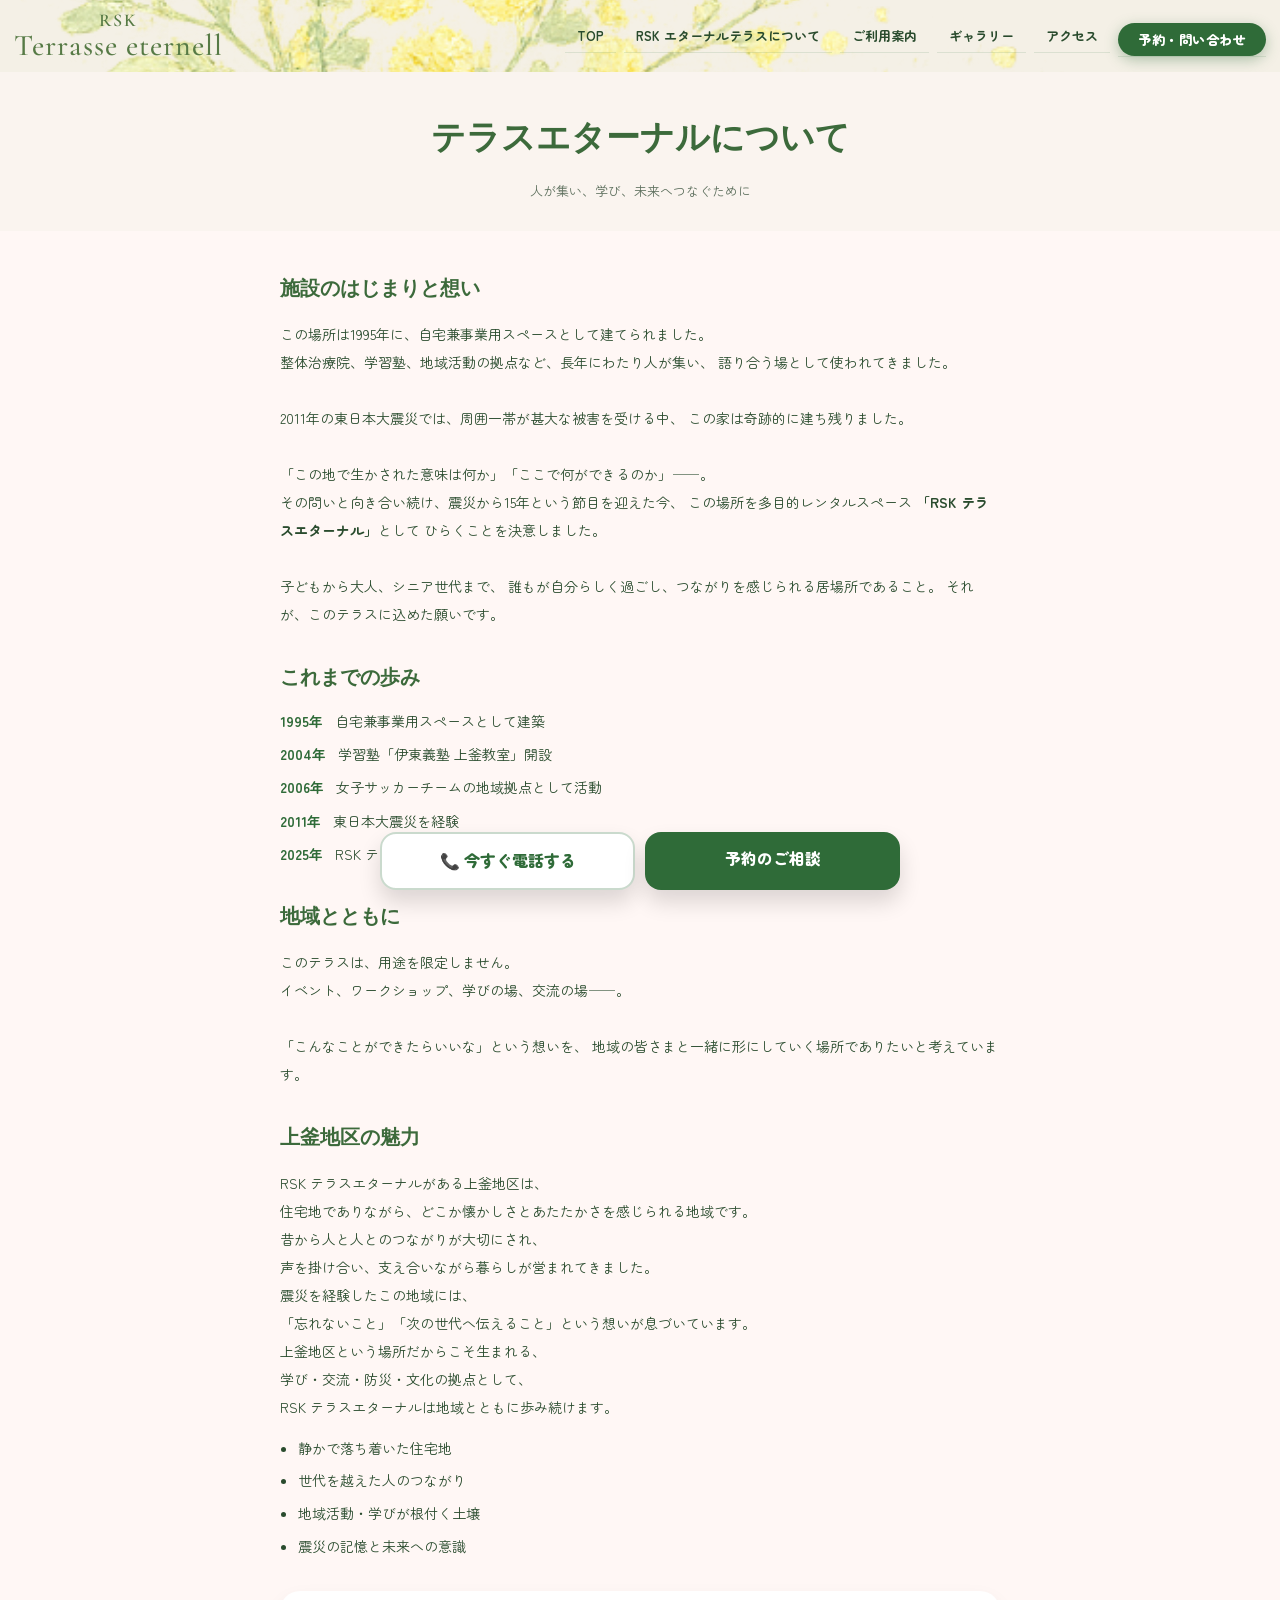
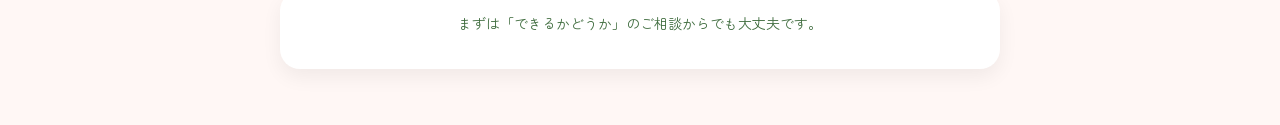
==== about.html @ 897d0168 "first commit" ====
<!DOCTYPE html>
<html lang="ja">
<head>
  <meta charset="UTF-8">
  <meta name="viewport" content="width=device-width, initial-scale=1.0">
  <title>RSK テラスエターナルについて | RSK テラス エターナル</title>
  <meta name="description" content="石巻の地域交流レンタルスペース「RSK テラス エターナル」。施設のはじまりと想い、これまでの歩み、地域とのつながりをご紹介します。">

  <link rel="preconnect" href="https://fonts.googleapis.com">
  <link rel="preconnect" href="https://fonts.gstatic.com" crossorigin>
  <link href="https://fonts.googleapis.com/css2?family=Noto+Sans+JP:wght@300;400;500;700&family=Zen+Maru+Gothic:wght@300;400;500;700&display=swap" rel="stylesheet">
  <link href="https://fonts.googleapis.com/css2?family=Cormorant+Garamond:wght@400;500;600;700&display=swap" rel="stylesheet">

  <link rel="stylesheet" href="style.css">
</head>

<body>
 <header class="header">
  <div class="header-inner">
    <a href="index.html" class="logo" aria-label="トップへ">
      <span class="logo-line1">RSK</span>
      <span class="logo-line2">Terrasse eternell</span>
    </a>

    <nav class="nav-menu" id="navMenu" aria-label="サイトメニュー">
      <ul class="nav-list">
        <li class="nav-item"><a href="index.html" class="nav-link">TOP</a></li>
        <li class="nav-item"><a href="about.html" class="nav-link">RSK エターナルテラスについて</a></li>
        <li class="nav-item"><a href="guide.html" class="nav-link">ご利用案内</a></li>
        <li class="nav-item"><a href="gallery.html" class="nav-link">ギャラリー</a></li>
        <li class="nav-item"><a href="access.html" class="nav-link">アクセス</a></li>
        <li class="nav-item nav-reserva">
<a href="reserva.html" class="nav-link">予約・問い合わせ</a>
</li>
      </ul>
    </nav>

    <button class="menu-toggle" id="menuToggle" aria-label="メニューを開く" aria-expanded="false" aria-controls="navMenu">
      <span></span><span></span><span></span>
    </button>
  </div>

  <div class="menu-overlay" id="menuOverlay" aria-hidden="true"></div>

  <div class="sp-menubar">
  <a href="index.html" class="sp-menubar-item">TOP</a>
  <a href="about.html" class="sp-menubar-item">テラスについて</a>
  <a href="guide.html" class="sp-menubar-item">ご利用案内</a>
  <a href="gallery.html" class="sp-menubar-item">ギャラリー</a>
  <a href="access.html" class="sp-menubar-item">アクセス</a>
</div>

</header>

  <main class="main-content">

    <!-- ===== タイトル帯（PDFの中央帯イメージ） ===== -->
    <section class="aboutp-titleband">
      <h1 class="aboutp-title">テラスエターナルについて</h1>
      <p class="aboutp-sub">
        人が集い、学び、未来へつなぐために
      </p>
    </section>

    <!-- ===== 本文エリア（やさしい紙面デザイン） ===== -->
    <section class="aboutp-paper">
      <div class="aboutp-paper-inner">

        <!-- 施設のはじまりと想い -->
        <section class="aboutp-block">
          <h2 class="aboutp-h2">施設のはじまりと想い</h2>
          <p class="aboutp-text">
            この場所は1995年に、自宅兼事業用スペースとして建てられました。<br>
            整体治療院、学習塾、地域活動の拠点など、長年にわたり人が集い、
            語り合う場として使われてきました。<br><br>

            2011年の東日本大震災では、周囲一帯が甚大な被害を受ける中、
            この家は奇跡的に建ち残りました。<br><br>

            「この地で生かされた意味は何か」「ここで何ができるのか」――。<br>
            その問いと向き合い続け、震災から15年という節目を迎えた今、
            この場所を多目的レンタルスペース
            <strong>「RSK テラスエターナル」</strong>として
            ひらくことを決意しました。<br><br>

            子どもから大人、シニア世代まで、
            誰もが自分らしく過ごし、つながりを感じられる居場所であること。
            それが、このテラスに込めた願いです。
          </p>
        </section>

        <!-- これまでの歩み -->
        <section class="aboutp-block">
          <h2 class="aboutp-h2">これまでの歩み</h2>
          <ul class="aboutp-timeline">
            <li><span class="year">1995年</span> 自宅兼事業用スペースとして建築</li>
            <li><span class="year">2004年</span> 学習塾「伊東義塾 上釜教室」開設</li>
            <li><span class="year">2006年</span> 女子サッカーチームの地域拠点として活動</li>
            <li><span class="year">2011年</span> 東日本大震災を経験</li>
            <li><span class="year">2025年</span> RSK テラスエターナルとして再スタート</li>
          </ul>
        </section>

        <!-- 地域とともに -->
        <section class="aboutp-block">
          <h2 class="aboutp-h2">地域とともに</h2>
          <p class="aboutp-text">
            このテラスは、用途を限定しません。<br>
            イベント、ワークショップ、学びの場、交流の場――。<br><br>

            「こんなことができたらいいな」という想いを、
            地域の皆さまと一緒に形にしていく場所でありたいと考えています。
          </p>
        </section>

        <!-- 上釜地区の魅力 -->
<section class="aboutp-block">
  <h2 class="aboutp-h2">上釜地区の魅力</h2>

  <p class="aboutp-text">
    RSK テラスエターナルがある上釜地区は、<br>
    住宅地でありながら、どこか懐かしさとあたたかさを感じられる地域です。
  </p>

  <p class="aboutp-text">
    昔から人と人とのつながりが大切にされ、<br>
    声を掛け合い、支え合いながら暮らしが営まれてきました。
  </p>

  <p class="aboutp-text">
    震災を経験したこの地域には、<br>
    「忘れないこと」「次の世代へ伝えること」という想いが息づいています。
  </p>

  <p class="aboutp-text">
    上釜地区という場所だからこそ生まれる、<br>
    学び・交流・防災・文化の拠点として、<br>
    RSK テラスエターナルは地域とともに歩み続けます。
  </p>

  <ul class="aboutp-area-points">
    <li>静かで落ち着いた住宅地</li>
    <li>世代を越えた人のつながり</li>
    <li>地域活動・学びが根付く土壌</li>
    <li>震災の記憶と未来への意識</li>
  </ul>
</section>

        <!-- CTA -->
        <section class="aboutp-cta">
  <p class="aboutp-cta-text">
    まずは「できるかどうか」のご相談からでも大丈夫です。
  </p>
</section>

      </div>
    </section>

  </main>

  <!-- 共通フッター -->

<script src="script.js"></script>

<div class="floating-cta">
    <a class="floating-btn call" href="tel:09053571257">📞 今すぐ電話する</a>
    <a class="floating-btn reserva" href="reserva.html">予約のご相談</a>
  </div>
</body>
</html>
---- style.css ----
/* RSK Terrasse eternell - TOP (mobile first) */

:root{
  --bg: #fff6f5;          /* 淡いピンク */
  --paper: #fff;          /* 白カード */
  --ink: #294b2d;          /* 濃いグリーン */
  --ink2:#3c6a3b;          /* 見出しグリーン */
  --muted:#5d6f5d;
  --accent:#2f6b38;        /* CTAグリーン */
  --accent2:#3e8347;
  --line:#e7ece6;
  --radius: 18px;

  --font: "Zen Maru Gothic","Noto Sans JP",system-ui,-apple-system,"Segoe UI",sans-serif;
  --serif:"Cormorant Garamond",serif;
}

*{box-sizing:border-box;margin:0;padding:0}
body{
  font-family:var(--font);
  background:var(--bg);
  color:var(--ink);
  line-height:1.85;
  overflow-x:hidden;
}

/* ===== Header（添付と同じ見た目） ===== */
.header{
  position:fixed;
  inset:0 0 auto 0;
  height:56px;
  z-index:1000;
  overflow:hidden;
  background:#f4f0e6; /* 花柄の下地 */
}

.header::before{
  content:"";
  position:absolute;
  inset:0;
  background:url("images/header-decoration.png") center/cover no-repeat; /* 全面敷き */
  opacity:1; /* 画像が濃い場合は 0.6〜0.85 に下げる */
  pointer-events:none;
  z-index:0;
}

.header-inner{
  position:relative;
  z-index:1;
  height:100%;
  display:flex;
  align-items:center;
  justify-content:flex-end;
  padding:0 14px;
}

/* ロゴは中央固定 */
.logo{
  position:absolute;
  left:50%;
  top:50%;
  transform:translate(-50%,-50%);
  text-decoration:none;
  text-align:center;
  line-height:1;
  white-space:nowrap;
}
.logo-line1{
  display:block;
  font-family:var(--serif);
  font-size:18px;
  font-weight:600;
  letter-spacing:2px;
  color:#567a45;
  margin-bottom:2px;
}
.logo-line2{
  display:block;
  font-family:var(--serif);
  font-size:30px;
  font-weight:500;
  letter-spacing:1px;
  color:#567a45;
}

/* hamburger */
/* ===== menu icon : hamburger → X（確実版）===== */
.menu-toggle{
  position: relative;
  width: 44px;
  height: 44px;
}

/* 3本線を「中央基準」で固定 */
.menu-toggle span{
  position: absolute;
  left: 50%;
  top: 50%;
  width: 28px;
  height: 2px;
  background: #6a6a6a;
  border-radius: 2px;
  transform: translate(-50%, -50%);
  transition: .25s ease;
}

/* 上・中・下の位置 */
.menu-toggle span:nth-child(1){
  transform: translate(-50%, calc(-50% - 8px));
}
.menu-toggle span:nth-child(2){
  transform: translate(-50%, -50%);
}
.menu-toggle span:nth-child(3){
  transform: translate(-50%, calc(-50% + 8px));
}

/* 開いたら「×」 */
.menu-toggle.active span:nth-child(1){
  transform: translate(-50%, -50%) rotate(45deg);
}
.menu-toggle.active span:nth-child(2){
  opacity: 0;
}
.menu-toggle.active span:nth-child(3){
  transform: translate(-50%, -50%) rotate(-45deg);
}

/* slide menu */
.nav-menu{
  position:fixed;
  top:0; right:-100%;
  width:min(86vw,340px);
  height:100vh;
  background:rgba(255,246,245,.98);
  backdrop-filter: blur(10px);
  padding:72px 18px 18px;
  box-shadow:-12px 0 30px rgba(0,0,0,.10);
  transition:right .35s ease;
  z-index:1000; /* ← 1001でもOK。overlayより上ならOK */
}
.nav-menu.active{right:0}
.nav-list{list-style:none;display:flex;flex-direction:column}
.nav-item{border-bottom:1px solid rgba(47,107,56,.12)}
.nav-link{
  display:block;
  padding:14px 10px;
  text-decoration:none;
  color:var(--ink);
  font-weight:600;
  font-size:14px;
}
.nav-link.active,
.nav-link:hover{
  background:rgba(47,107,56,.08);
  border-radius:12px;
}


.nav-contact{
  margin-top:18px;
  padding-top:16px;
  border-top:1px solid rgba(47,107,56,.18);
  display:grid;
  gap:10px;
}
.nav-tel{
  display:flex;align-items:center;justify-content:center;gap:8px;
  text-decoration:none;
  background:#fff;
  border-radius:14px;
  padding:12px;
  color:var(--accent);
  font-weight:700;
}
.nav-cta{
  text-decoration:none;
  background:var(--accent);
  color:#fff;
  border-radius:999px;
  padding:12px 14px;
  text-align:center;
  font-weight:800;
}
.nav-cta:hover{background:var(--accent2)}

.menu-overlay{
  position:fixed; inset:0;
  background:rgba(0,0,0,.25); /* ← 0.45 → 0.25 に */
  opacity:0; visibility:hidden;
  transition:.25s ease;
  z-index: 999;              /* ← nav-menu より下に */
  pointer-events:none;
}
.menu-overlay.active{
  opacity:1;
  visibility:visible;
}



/* ===== Main ===== */
/* ===== Main（ヘッダー固定の被り対策） ===== */
.main-content { padding-top: 56px; }  /* ←スマホのヘッダー高さ */

.main{padding-top:96px}

/* ===== HERO ===== */

/* ===== HERO（画像上にテキスト＋CTAを重ねる） ===== */

.hero-photo{
  position: relative;
  border-radius: 0;
  overflow: hidden;
  box-shadow: none;
}

.hero-photo img{
  width: 100%;
  height: 240px;
  object-fit: cover;
  display: block;
}

/* 画像の上に重ねる（白帯なし） */
.hero-overlay{
  position: absolute;
  inset: 0;
  display: flex;
  flex-direction: column;
  justify-content: center;
  align-items: center;
  text-align: center;
  gap: 16px;
  padding: 18px 18px 20px;
  background: transparent;
}

/* キャッチコピー（白文字＋影） */
.hero-overlay-title{
  margin: 0;
  font-family: var(--serif);
  color: #fff;
  font-size: 26px;
  font-weight: 700;
  line-height: 1.35;
  letter-spacing: 0.5px;
  text-shadow:
    0 2px 10px rgba(0,0,0,.45),
    0 1px 2px rgba(0,0,0,.55);
}

/* CTAボタン */
.hero-btn{
  display: inline-flex;
  justify-content: center;
  align-items: center;
  padding: 14px 22px;
  border-radius: 999px;
  font-weight: 900;
  text-decoration: none;
  font-size: 14px;
  white-space: nowrap;
}

.hero-btn-primary{
  background: var(--accent);
  color: #fff;
  box-shadow: 0 10px 18px rgba(0,0,0,.20);
}

/* レスポンシブ */
@media (min-width: 768px){
  .hero-photo img{ height: 300px; }
  .hero-overlay-title{ font-size: 34px; }
  .hero-btn{ font-size: 15px; padding: 16px 28px; }
}


.hero { position:relative; padding:0 }


.hero-bg{
  position:absolute; inset:0;
  background: linear-gradient(180deg, rgba(47,107,56,.06) 0%, transparent 70%);
  pointer-events:none;
}
.hero-wrap{
  position:relative;
  max-width:980px;
  margin:0 auto;
  display:grid;
  gap:14px;
}

.hero-photo{
  border-radius: 0;
  overflow:hidden;
  box-shadow: none;
}
.hero-photo img{display:block;width:100%;height:210px;object-fit:cover}

.hero-panel{
  background:#fff;
  border: radius 0;
  padding:16px 16px 14px;
  box-shadow:0 10px 24px rgba(0,0,0,.06);
}
.hero-kicker{
  font-size:12px;
  color:var(--muted);
  font-weight:700;
  margin-bottom:6px;
  letter-spacing:.5px;
}
.hero-title{
  font-family:var(--serif);
  color:var(--ink2);
  font-size:22px;
  line-height:1.35;
  margin-bottom:12px;
}
.hero-ctas{display:grid;gap:10px;margin:10px 0 6px}
.hero-note{
  margin-top:8px;
  background:rgba(47,107,56,.06);
  border-radius:16px;
  padding:10px 12px;
  font-size:12px;
  color:#2f4f33;
}

/* ===== Sections ===== */
.section{
  max-width:980px;
  margin:0 auto;
  padding:18px 14px 6px;
}
.section-title{
  text-align:center;
  font-family:var(--serif);
  color:var(--ink2);
  font-size:22px;
  letter-spacing:1px;
  margin:8px 0 14px;
}

/* archive */
.archive-list{display:grid;gap:10px}
.archive-item{
  display:flex;align-items:center;justify-content:space-between;
  gap:10px;
  background:#fff;
  border-radius:18px;
  padding:12px 14px;
  text-decoration:none;
  color:var(--ink);
  box-shadow:0 8px 18px rgba(0,0,0,.05);
}
.archive-pill{
  font-size:11px;
  font-weight:800;
  color:#2f6b38;
  background:rgba(47,107,56,.10);
  padding:6px 10px;
  border-radius:999px;
  white-space:nowrap;
}
.archive-text{font-weight:700;font-size:13px}

/* ===== PC時：アーカイブをコンパクトに（スマホはそのまま） ===== */
@media (min-width: 1024px){

  /* 横に伸びすぎ防止（中央に収める） */
  .archive-list{
    max-width: 760px;   /* 720〜860で好み調整OK */
    margin: 0 auto;
    gap: 8px;           /* 行間を詰める */
  }

  /* 1行の高さを詰める */
  .archive-item{
    padding: 10px 12px;         /* 高さを詰める */
    border-radius: 14px;        /* 角丸も少し控えめ */
    box-shadow: 0 6px 14px rgba(0,0,0,.05); /* 影も軽く */
    gap: 12px;
  }

  /* 左のピルを小さく */
  .archive-pill{
    font-size: 10px;
    padding: 5px 9px;
    min-width: 78px;
  }

  /* 右の文字も少し小さく＆折り返し抑制 */
  .archive-text{
    font-size: 12px;
    line-height: 1.4;
    white-space: nowrap;        /* 1行にしたい場合 */
    overflow: hidden;
    text-overflow: ellipsis;    /* 長いと…にする */
  }
}

/* pricing */
.pricing-card{
  background:#fff;
  border-radius:22px;
  padding:16px;
  box-shadow:0 10px 24px rgba(0,0,0,.06);
}
.pricing-main{display:grid;gap:8px;margin-bottom:14px}
.price{display:flex;align-items:baseline;gap:6px;justify-content:center}
.price-amount{font-family:var(--serif);font-size:44px;font-weight:700;color:var(--ink2)}
.price-unit{font-weight:900;color:var(--ink2)}
.price-sub{font-size:12px;color:var(--muted);margin-left:6px}
.pricing-note{text-align:center;color:var(--muted);font-size:12px}
.pricing-cta{display:grid;gap:10px;margin-top:10px}

/* space */
.space-grid{display:grid;gap:10px;margin-top:12px}
.space-card{
  background:rgba(255,255,255,.85);
  border:1px solid rgba(47,107,56,.10);
  border-radius:18px;
  padding:14px;
}
.space-title{color:var(--ink2);font-weight:900;margin-bottom:4px}
.space-desc{color:var(--muted);font-size:12px}

/* usecase */
/* ===== USECASE（活用例：写真カード） ===== */
/* ===== USECASE（活用例：写真カード） ===== */
.usecase-grid{
  display: grid;
  grid-template-columns: repeat(2, 1fr);
  gap: 14px;
}

.usecase-thumb{
  aspect-ratio: 1 / 1;
  border-radius: 22px;
  overflow: hidden;
}

.usecase-thumb img{
  width: 100%;
  height: 100%;
  object-fit: cover;
}

/* スマホは横幅が狭い場合2列に落とす */
@media (max-width: 520px){
  .usecase-grid{
    grid-template-columns: repeat(2, 1fr);
  }
  
}

.recommend{
  background:#fff;
  border-radius:22px;
  padding:16px;
  box-shadow:0 10px 24px rgba(0,0,0,.06);
}
.recommend-title{
  text-align:center;
  font-weight:900;
  color:var(--ink2);
  margin-bottom:10px;
}
.recommend-list{list-style:none;display:grid;gap:10px}
.recommend-list li{
  background:rgba(47,107,56,.06);
  border-radius:16px;
  padding:12px 12px;
  font-size:12px;
  color:#2f4f33;
}
.recommend-foot{margin-top:10px;color:var(--muted);font-size:12px;text-align:center}

/* ===== About Page ===== */

.aboutp-titleband{
  background: #faf4ef;
  padding: 36px 16px 28px;
  text-align: center;
}

.aboutp-title{
  font-family: var(--serif);
  font-size: 28px;
  color: var(--ink2);
  margin-bottom: 8px;
}

.aboutp-sub{
  font-size: 13px;
  color: var(--muted);
}

.aboutp-paper{
  background: #fff7f5;
  padding: 28px 16px 40px;
}

.aboutp-paper-inner{
  max-width: 720px;
  margin: 0 auto;
}

.aboutp-block{
  margin-bottom: 32px;
}

.aboutp-h2{
  font-family: var(--serif);
  font-size: 20px;
  color: var(--ink2);
  margin-bottom: 12px;
}

.aboutp-text{
  font-size: 14px;
  line-height: 2;
  color: var(--ink);
}

.aboutp-timeline{
  list-style: none;
  padding: 0;
  margin: 0;
}

.aboutp-timeline li{
  font-size: 14px;
  line-height: 1.8;
  margin-bottom: 8px;
  color: var(--ink);
}

.aboutp-timeline .year{
  font-weight: 700;
  margin-right: 8px;
  color: var(--accent);
}

.aboutp-cta{
  background: #fff;
  border-radius: 20px;
  padding: 20px 16px;
  text-align: center;
  box-shadow: 0 8px 20px rgba(0,0,0,.06);
}

.aboutp-cta-text{
  font-size: 14px;
  margin-bottom: 12px;
  color: var(--ink2);
}

.aboutp-cta-actions{
  display: grid;
  gap: 10px;
}

/* 上釜地区の魅力 */

.aboutp-area-points{
  margin-top: 14px;
  padding-left: 18px;
  list-style: disc;
  color: var(--ink);
  font-size: 14px;
  line-height: 1.9;
}

.aboutp-area-points li{
  margin-bottom: 6px;
}

@media (min-width: 768px){
  .aboutp-title{ font-size: 34px; }
  .aboutp-paper{ padding: 40px 24px 56px; }
  .aboutp-cta-actions{
    grid-template-columns: 1fr 1fr;
    max-width: 420px;
    margin: 0 auto;
  }
}

/* ===== Guide Page（運営者サイト風：スマホ最適化） ===== */

.g-hero{ padding: 14px 14px 8px; max-width: 980px; margin: 0 auto; }

/* Hero Photo */
.g-hero-media{
  position: relative;
  border-radius: 22px;
  overflow: hidden;
  box-shadow: 0 10px 28px rgba(0,0,0,.10);
  background: #fff;
}
.g-hero-img{
  width: 100%;
  height: 260px;
  object-fit: cover; /* スマホで雰囲気重視 */
  display: block;
}

/* 文字を読めるように暗幕 */
.g-hero-overlay{
  position: absolute;
  inset: 0;
  display: grid;
  align-content: end;
  gap: 10px;
  padding: 16px 16px 14px;
  background: linear-gradient(180deg, rgba(0,0,0,.05) 0%, rgba(0,0,0,.55) 80%, rgba(0,0,0,.62) 100%);
}

.g-kicker{
  font-size: 12px;
  color: rgba(255,255,255,.85);
  font-weight: 800;
  letter-spacing: .05em;
}
.g-title{
  font-family: var(--serif);
  color: #fff;
  font-size: 30px;
  line-height: 1.15;
}
.g-lead{
  color: rgba(255,255,255,.92);
  font-size: 13px;
  line-height: 1.9;
  font-weight: 700;
}

.g-cta{
  display: grid;
  gap: 10px;
  margin-top: 4px;
}

/* Quick facts */
.g-quick{
  margin-top: 12px;
  display: grid;
  grid-template-columns: repeat(3, 1fr);
  gap: 8px;
}
.g-qitem{
  background: #fff;
  border-radius: 18px;
  padding: 10px 10px;
  box-shadow: 0 10px 24px rgba(0,0,0,.06);
  display: grid;
  gap: 4px;
}
.g-qcap{
  font-size: 11px;
  color: var(--muted);
  font-weight: 900;
}
.g-qval{
  font-size: 12px;
  color: var(--ink2);
  font-weight: 900;
  line-height: 1.2;
}
.g-qsub{
  font-size: 11px;
  color: var(--muted);
  font-weight: 700;
}

/* Subtitle helper */
.g-subtitle{
  text-align: center;
  color: var(--muted);
  font-size: 12px;
  margin: -6px 0 14px;
  line-height: 1.8;
}

/* Photo grid (recommended way) */
.g-photo-grid{
  display: grid;
  gap: 10px;
}
.g-photo{
  background: #fff;
  border-radius: 22px;
  overflow: hidden;
  box-shadow: 0 10px 24px rgba(0,0,0,.06);
}
.g-photo img{
  width: 100%;
  height: 210px;
  object-fit: cover;
  display: block;
}
.g-photo figcaption{
  padding: 10px 12px 12px;
  font-weight: 900;
  color: var(--ink2);
  font-size: 12px;
}

/* Mobile friendly table */
.g-table{
  background:#fff;
  border-radius: 22px;
  overflow: hidden;
  box-shadow: 0 10px 24px rgba(0,0,0,.06);
}
.g-row{
  display: grid;
  grid-template-columns: 110px 1fr;
  border-top: 1px solid rgba(47,107,56,.10);
}
.g-row:first-child{ border-top:none; }
.g-th{
  background: rgba(47,107,56,.06);
  padding: 12px;
  font-weight: 900;
  color: var(--ink2);
  font-size: 12px;
}
.g-td{
  padding: 12px;
  color: var(--ink);
  font-weight: 700;
  font-size: 12px;
  line-height: 1.85;
}

/* Steps */
.g-steps{
  list-style: none;
  padding: 0;
  margin: 0;
  display: grid;
  gap: 10px;
}
.g-step{
  background:#fff;
  border-radius: 18px;
  padding: 12px;
  box-shadow: 0 10px 24px rgba(0,0,0,.05);
  display: grid;
  grid-template-columns: 34px 1fr;
  gap: 10px;
  align-items: start;
}
.g-step-no{
  width: 34px;
  height: 34px;
  border-radius: 999px;
  display: grid;
  place-items: center;
  background: var(--accent);
  color: #fff;
  font-weight: 900;
}
.g-step-title{
  font-weight: 900;
  color: var(--ink2);
  margin-bottom: 2px;
  font-size: 14px;
}
.g-step-text{
  color: var(--muted);
  font-size: 12px;
  line-height: 1.85;
  font-weight: 700;
}

/* Tags & list */
.g-tags{
  display: flex;
  flex-wrap: wrap;
  gap: 8px;
  margin-bottom: 12px;
}
.g-tag{
  background: rgba(47,107,56,.10);
  color: var(--accent);
  font-weight: 900;
  font-size: 12px;
  padding: 8px 12px;
  border-radius: 999px;
}
.g-list{
  margin: 0;
  padding-left: 18px;
  color: var(--ink);
  font-weight: 800;
  font-size: 13px;
  line-height: 1.95;
}
.g-list li{ margin-bottom: 6px; }

/* Usecase */
.g-usecase-grid{
  display: grid;
  grid-template-columns: repeat(3, 1fr);
  gap: 12px;
}
.g-usecase-card{
  text-decoration: none;
  color: inherit;
  display: grid;
  gap: 10px;
}
.g-usecase-thumb{
  width: 100%;
  aspect-ratio: 1 / 1;
  border-radius: 22px;
  overflow: hidden;
  background: #fff;
  box-shadow: 0 10px 24px rgba(0,0,0,.06);
}
.g-usecase-thumb img{
  width: 100%;
  height: 100%;
  object-fit: cover;
  display: block;
}
.g-usecase-label{
  text-align: center;
  font-weight: 900;
  color: var(--ink2);
  font-size: 12px;
}

/* Notes */
.g-note{
  background:#fff;
  border-radius: 22px;
  padding: 14px;
  box-shadow: 0 10px 24px rgba(0,0,0,.06);
}
.g-note-list{
  margin: 0;
  padding-left: 18px;
  color: var(--muted);
  font-size: 12px;
  line-height: 1.9;
  font-weight: 700;
}
.g-note-list li{ margin-bottom: 6px; }

/* FAQ */
.g-faq{
  display: grid;
  gap: 10px;
}
.g-faq-item{
  background:#fff;
  border-radius: 18px;
  padding: 12px;
  box-shadow: 0 10px 24px rgba(0,0,0,.05);
}
.g-faq-item summary{
  cursor: pointer;
  font-weight: 900;
  color: var(--ink2);
  font-size: 13px;
  list-style: none;
}
.g-faq-item summary::-webkit-details-marker{ display:none; }
.g-faq-item summary::after{
  content: "＋";
  float: right;
  color: var(--accent);
  font-weight: 900;
}
.g-faq-item[open] summary::after{ content:"－"; }
.g-faq-item p{
  margin-top: 10px;
  color: var(--muted);
  font-size: 12px;
  line-height: 1.9;
  font-weight: 700;
}

/* CTA row */
.g-mini-cta{
  display: grid;
  gap: 10px;
  margin-top: 12px;
}

/* Responsive */
@media (max-width: 520px){
  .g-usecase-grid{ grid-template-columns: repeat(2, 1fr); }
  
  }

@media (min-width: 768px){
  .g-hero-img{ height: 340px; }
  .g-title{ font-size: 40px; }
  .g-cta{ grid-template-columns: 1fr 1fr; max-width: 520px; }
  .g-photo-grid{ grid-template-columns: repeat(3, 1fr); }
  .g-photo img{ height: 220px; }
  .g-mini-cta{ grid-template-columns: 1fr 1fr; max-width: 520px; }
  .g-row{ grid-template-columns: 150px 1fr; }
}

/* gallery */
.gallery{display:grid;gap:10px}
.gallery-main{
  background:#fff;border-radius:22px;overflow:hidden;
  box-shadow:0 10px 24px rgba(0,0,0,.06);
}
.gallery-main img{width:100%;height:200px;object-fit:cover;display:block}
.gallery-main figcaption{padding:10px 12px;font-weight:900;color:var(--ink2)}
.gallery-sub{display:grid;grid-template-columns:1fr 1fr;gap:10px}
.gallery-sub figure{
  background:#fff;border-radius:18px;overflow:hidden;
  box-shadow:0 8px 18px rgba(0,0,0,.05);
}
.gallery-sub img{width:100%;height:120px;object-fit:cover;display:block}
.gallery-sub figcaption{padding:8px 10px;font-size:12px;font-weight:800;color:var(--ink2)}

/* access */
.info-card{
  background:#fff;border-radius:22px;padding:16px;
  box-shadow:0 10px 24px rgba(0,0,0,.06);
}
.info-dl{display:grid;gap:10px}
.info-dl div{display:grid;grid-template-columns:90px 1fr;gap:10px}
dt{font-weight:900;color:var(--ink2);font-size:12px}
dd{color:var(--muted);font-size:12px}
dd a{color:var(--accent);font-weight:900;text-decoration:none}
.map{
  margin-top:12px;
  border-radius:22px;
  overflow:hidden;
  box-shadow:0 10px 24px rgba(0,0,0,.06);
}
.map iframe{width:100%;height:260px;border:0;display:block}

/* contact */
.contact-wrap{display:grid;gap:12px;max-width:600px;margin:0 auto}
.contact-card{
  background:#fff;border-radius:22px;padding:16px;
  box-shadow:0 10px 24px rgba(0,0,0,.06);
}
.contact-lead{color:var(--muted);font-size:12px}
.contact-actions{display:grid;gap:10px;margin-top:12px}

/* form */
.form{
  background:#fff;border-radius:22px;padding:16px;
  box-shadow:0 10px 24px rgba(0,0,0,.06);
  display:grid;gap:12px;
}
.form-row{display:grid;gap:6px}
label{font-weight:900;color:var(--ink2);font-size:12px}
label span{margin-left:8px;font-size:10px;color:#fff;background:var(--accent);padding:2px 8px;border-radius:999px}
input,select,textarea{
  width:100%;
  border:1px solid rgba(47,107,56,.16);
  border-radius:14px;
  padding:12px 12px;
  font-family:var(--font);
  font-size:14px;
  background:#fff;
}
textarea{resize:vertical}
.form-note{font-size:11px;color:var(--muted)}

/* buttons */
.btn{
  display:inline-flex;
  align-items:center;
  justify-content:center;
  width:100%;
  text-decoration:none;
  border-radius:999px;
  padding:12px 14px;
  font-weight:900;
  letter-spacing:.5px;
  border:0;
  cursor:pointer;
}
.btn-primary{background:var(--accent);color:#fff;box-shadow:0 10px 18px rgba(47,107,56,.22)}
.btn-primary:hover{background:var(--accent2)}
.btn-ghost{
  background:#fff;
  color:var(--accent);
  border:2px solid rgba(47,107,56,.25);
}
.center-cta{margin:14px 0 6px}

/* footer */
.footer{
  margin-top:20px;
  background:#f4f0e6;
  position:relative;
  overflow:hidden;
}
.footer::before{
  content:"";
  position:absolute; inset:0;
  background:url("images/header-decoration.png") center/cover no-repeat;
  opacity:.55;
  pointer-events:none;
}
.footer-inner{
  position:relative;
  z-index:1;
  max-width:980px;
  margin:0 auto;
  padding:18px 14px 80px; /* floating CTA分 */
  text-align:center;
}
.footer-name{
  font-family:var(--serif);
  color:var(--ink2);
  font-size:22px;
  font-weight:600;
}
.footer-meta{margin-top:6px;color:#355a37;font-weight:700;font-size:12px}
.footer-meta a{color:var(--accent);text-decoration:none}
.footer-sns{display:flex;gap:10px;justify-content:center;margin:12px 0 8px}
.sns-btn{
  text-decoration:none;
  background:#fff;
  border-radius:999px;
  padding:10px 14px;
  font-weight:900;
  color:var(--ink2);
  border:1px solid rgba(47,107,56,.18);
}
.footer-copy{font-size:11px;color:#476047;margin-top:10px}

/* ===== Footer SNS icons ===== */
.footer-sns{
  display:flex;
  justify-content:center;
  gap:14px;
  margin:12px 0 8px;
}

.sns-icon{
  width:42px;
  height:42px;
  display:grid;
  place-items:center;
  border-radius:999px;
  background:#fff;
  border:1px solid rgba(47,107,56,.18);
  transition:transform .2s ease, box-shadow .2s ease;
}

.sns-icon svg{
  width:20px;
  height:20px;
  fill:var(--ink2);
}

.sns-icon:hover{
  transform:translateY(-2px);
  box-shadow:0 6px 14px rgba(0,0,0,.12);
}

/* floating CTA（集客用：電話＋予約相談） */
.floating-cta{
  position:fixed;
  left:50%;
  transform:translateX(-50%);
  bottom:10px;
  width:min(520px, calc(100% - 20px));
  display:grid;
  grid-template-columns:1fr 1fr;
  gap:10px;
  z-index:1200;
}
.floating-btn{
  text-decoration:none;
  border-radius:16px;
  padding:12px 10px;
  font-weight:900;
  text-align:center;
  box-shadow:0 12px 22px rgba(0,0,0,.14);
}
.floating-btn.call{
  background:#fff;
  border:2px solid rgba(47,107,56,.25);
  color:var(--accent);
}
.floating-btn.reserva{
  background:var(--accent);
  color:#fff;
}

/* tablet/pc */
@media (min-width:768px){
  .hero-wrap{grid-template-columns:1.1fr .9fr;align-items:stretch}
  .hero-photo img{height:280px}
  .hero-panel{display:flex;flex-direction:column;justify-content:center}
  .hero-title{font-size:26px}
  .pricing-cta{grid-template-columns:1fr 1fr}
  .contact-actions{grid-template-columns:1fr 1fr}
  .contact-wrap{grid-template-columns:1fr;max-width:760px;margin:0 auto}
  .map iframe{height:320px}
}

/* ===== PC：ハンバーガーを消して横並びメニュー ===== */
@media (min-width: 1024px){
  .header{ height: 72px; }
  .main{ padding-top: 72px; }
  .main-content{ padding-top: 72px; }
 .hero { padding: 0; }
.hero-wrap { 
  max-width: 100%; 
  margin: 0; 
  grid-template-columns: 1fr;  /* ← 2カラムを1カラムに戻す */
}
.hero-photo { border-radius: 0; box-shadow: none; }
  .header-inner {
  justify-content: flex-start;
  gap: 80px;  /* ロゴとメニューの間隔 */
}

  .logo{ z-index: 2; }
  .logo {
  position: relative;
  left: auto;
  top: auto;
  transform: none;
}

  /* ハンバーガーとオーバーレイを非表示 */
  .menu-toggle{ display:none; }
  .menu-overlay{ display:none !important; }

  /* nav をヘッダー内に横並び */
  .nav-menu{
    position: relative;
    display: flex;
    align-items: center;
    justify-content: flex-end;
    height: 100%;
    padding: 0;
    margin-left: auto;

    background: transparent;
    backdrop-filter: none;
    box-shadow: none;
    overflow: visible;
    transition: none;
    right: auto;
    top: auto;
    width: auto;
  }

  .nav-list{
    flex-direction: row;
    align-items: center;
    gap: 8px;
  }

  .nav-link{
    padding: 10px 12px;
    font-size: 13px;
    line-height: 1;
    border-radius: 12px;
    white-space: nowrap;
  }

 .nav-reserva .nav-link{
  background: var(--accent);
  color: #fff !important;
  border-radius: 999px;
  padding: 10px 20px;
  font-weight: 900;
  box-shadow: 0 4px 12px rgba(47,107,56,.35);
  border: 2px solid rgba(255,255,255,.25);
  letter-spacing: .5px;
}

.nav-reserva .nav-link:hover{
  background: var(--accent2);
  box-shadow: 0 6px 16px rgba(47,107,56,.45);
}

  
  .nav-contact{
    display: flex;
    align-items: center;
    gap: 10px;
    margin-left: 12px;
    margin-top: 0;
    padding-top: 0;
    border-top: none;
  }

  .nav-tel{
    margin: 0;
    padding: 8px 12px;
    font-size: 12px;
  }

  .nav-cta{
    padding: 10px 14px;
    font-size: 12px;
  }

}

/* ===== Concept（4つの想い） ===== */
.section-subtitle{
  text-align:center;
  color: var(--muted);
  font-size: 12px;
  margin: -6px 0 14px;
}

.concept-grid{
  display:grid;
  gap: 12px;
}

.concept-card{
  background: #fff;
  border-radius: 22px;
  overflow: hidden;
  box-shadow: 0 10px 24px rgba(0,0,0,.06);
  transition: transform .25s ease, box-shadow .25s ease;
}

.concept-card:hover{
  transform: translateY(-3px);
  box-shadow: 0 14px 30px rgba(0,0,0,.08);
}

.concept-image{
  width: 100%;
  height: 140px;
  overflow:hidden;
}

.concept-image img{
  width: 100%;
  height: 100%;
  object-fit: cover;
  display:block;
}

.concept-content{
  padding: 14px 14px 16px;
}

.concept-label{
  display:inline-block;
  font-size: 11px;
  font-weight: 900;
  color: var(--accent);
  background: rgba(47,107,56,.10);
  padding: 6px 10px;
  border-radius: 999px;
  margin-bottom: 10px;
}

.concept-title2{
  margin: 0 0 8px;
  color: var(--ink2);
  font-weight: 900;
  font-size: 15px;
  line-height: 1.55;
}

.concept-description{
  color: var(--muted);
  font-size: 12px;
  line-height: 1.75;
}

/* タブレット以上で2列に */
@media (min-width: 768px){
  .concept-grid{
    grid-template-columns: repeat(2, 1fr);
    gap: 14px;
  }
  .concept-image{ height: 150px; }
  .concept-title2{ font-size: 16px; }
  .concept-description{ font-size: 13px; }
}

@media (min-width: 1024px){
  .concept-image{
    height: 170px !important;
  }

  .concept-image img{
    height: 100% !important;
    width: 100%;
    object-fit: cover;
    object-position: center 30% !important;
  }
}

/* ===== Page Base ===== */
.page {
  max-width: 980px;
  margin: 0 auto;
  padding: 18px 14px 24px;
}

.page-hero {
  background: #fff;
  border-radius: 22px;
  padding: 18px 16px;
  box-shadow: 0 10px 24px rgba(0,0,0,.06);
}

.page-kicker{
  font-size: 12px;
  color: var(--muted);
  font-weight: 800;
  margin-bottom: 6px;
}

.page-title{
  font-family: var(--serif);
  color: var(--ink2);
  font-size: 26px;
  line-height: 1.25;
  margin-bottom: 10px;
}

.page-lead{
  color: var(--muted);
  font-size: 13px;
  line-height: 1.9;
}

.page-card{
  margin-top: 12px;
  background: #fff;
  border-radius: 22px;
  padding: 16px;
  box-shadow: 0 10px 24px rgba(0,0,0,.06);
}

.page-card h2{
  font-family: var(--serif);
  color: var(--ink2);
  font-size: 20px;
  margin-bottom: 10px;
}

.list{
  list-style: none;
  display: grid;
  gap: 10px;
}

.list li{
  background: rgba(47,107,56,.06);
  border-radius: 16px;
  padding: 12px;
  color: #2f4f33;
  font-size: 13px;
}

.badge{
  display: inline-flex;
  align-items: center;
  gap: 6px;
  background: rgba(47,107,56,.10);
  color: var(--accent);
  border-radius: 999px;
  padding: 6px 10px;
  font-size: 12px;
  font-weight: 900;
}

.btn-row{
  display: grid;
  gap: 10px;
  margin-top: 12px;
}

@media (min-width: 768px){
  .page{ padding: 22px 18px 30px; }
  .page-title{ font-size: 32px; }
  .btn-row{ grid-template-columns: 1fr 1fr; }
}

/* ===== Access Hero：背景画像つき（access.html用） ===== */
.page-hero--photo{
  position: relative;
  overflow: hidden;
  color: #fff;                    /* 文字を白に */
  background: #000;               /* 万一画像が読めない時の下地 */
  padding: 22px 16px;             /* 既存より少し余裕 */
}

/* 背景画像（差し替えはここ） */
/* 変更後（ページごとに分ける） */
.page-hero--photo.access::before{
  content:"";
  position:absolute;
  inset:0;
  background: url("images/access-hero.jpg") center/cover no-repeat;
  filter: saturate(1.05);
  transform: scale(1.02);
  z-index:0;
}

.page-hero--photo.gallery::before{
  content:"";
  position:absolute;
  inset:0;
  background: url("images/gallery-hero.jpg") center/cover no-repeat;
  filter: saturate(1.05);
  transform: scale(1.02);
  z-index:0;
}

/* ===== Access hero：暗幕をほぼ無し（スマホ含む） ===== */
.page-hero--photo::after{
  content:"";
  position:absolute;
  inset:0;
  background: linear-gradient(
    180deg,
    rgba(0,0,0,.00) 0%,
    rgba(0,0,0,.08) 70%,
    rgba(0,0,0,.12) 100%
  );
  z-index:1;
}

/* 中身を前面へ */
.page-hero--photo > *{
  position: relative;
  z-index:2;
}

/* 文字色を上書き（既存の色指定に勝つように） */
.page-hero--photo .page-kicker,
.page-hero--photo .page-title,
.page-hero--photo .page-lead{
  color:#fff;
}

/* 文字の視認性アップ */
.page-hero--photo .page-title{
  text-shadow: 0 2px 10px rgba(0,0,0,.45);
}
.page-hero--photo .page-lead{
  color: rgba(255,255,255,.92);
}

/* ===== PCのみ：Access heroの文字をGuideと同じ「下寄せ」配置に ===== */
@media (min-width: 1024px){
  .page-hero--photo{
    height: 340px;                 /* guideと同じ高さ */
    padding: 0;                    /* 高さズレ防止 */
    display: grid;
    align-content: end;            /* 下に寄せる（guideのoverlayと同じ） */
    gap: 10px;
    padding: 16px 16px 14px;       /* guideのg-hero-overlayに合わせる */
  }

  /* 3点セットの見た目（任意だけど揃う） */
  .page-hero--photo .page-kicker{
    font-size: 12px;
    font-weight: 800;
    letter-spacing: .05em;
  }
  .page-hero--photo .page-title{
    font-size: 40px;               /* guideのPC見出し感に寄せる */
    line-height: 1.15;
  }
  .page-hero--photo .page-lead{
    font-size: 13px;
    line-height: 1.9;
    font-weight: 700;
  }
}

/* ===== hamburger overlay fix（必ずstyle.cssの一番下に追記） ===== */

/* ヘッダー一式を最前面に */
.header{
  z-index: 3000;
}
.header-inner{
  position: relative;
  z-index: 3001;
}
.menu-toggle{
  position: relative;
  z-index: 3002; /* ← ハンバーガーが必ず押せる */
}

/* スライドメニューは overlay より上 */
.nav-menu{
  z-index: 2500;
}

/* overlay は nav-menu より下、暗さも弱め */
.menu-overlay{
  z-index: 2000;
  background: rgba(0,0,0,.18); /* ← 暗さ調整（0.10〜0.25で好みに） */
  opacity: 0;
  visibility: hidden;
  pointer-events: none;
}

.menu-overlay.active{
  opacity: 1;
  visibility: visible;
  pointer-events: auto; /* ← 背景クリックで閉じたいならON */
}

/* ===== FIX: about/galleryでハンバーガーが押せない問題（style.css末尾に追記） ===== */
.header{ z-index: 3000; }
.header-inner{ position: relative; z-index: 3001; }

/* ハンバーガーは常に最前面 */
.menu-toggle{ position: relative; z-index: 3002; }

/* メニューとオーバーレイの前後関係を固定 */
.nav-menu{ z-index: 3001; }
.menu-overlay{ z-index: 2500; }

/* ===== HERO slider（同じ場所でフェード切替）===== */
.hero-slider{
  position: relative;
  height: 240px;        /* 高さを固定（超重要） */
  overflow: hidden;
}

/* 全スライドを完全に重ねる */
.hero-slider .hero-slide{
  position: absolute;
  inset: 0;
  opacity: 0;
  transition: opacity 1s ease; /* フェード時間 */
}

/* 表示中 */
.hero-slider .hero-slide.is-active{
  opacity: 1;
  z-index: 1;
}

/* 画像 */
.hero-slider img{
  width: 100%;
  height: 100%;
  object-fit: cover;
  display: block;
}

/* オーバーレイは常に最前面 */
.hero-slider .hero-overlay{
  position: absolute;
  inset: 0;
  z-index: 2;
}

/* タブレット以上 */
@media (min-width: 768px){
  .hero-slider{ height: 300px; }
}

/* PC以上 */
@media (min-width: 1024px){
  .hero-slider{ height: 740px; }
}

/* ===== スマホ用メニューバー ===== */
.sp-menubar {
  display: flex;
  overflow-x: auto;          /* 横スクロール可能 */
  -webkit-overflow-scrolling: touch;
  scrollbar-width: none;     /* スクロールバー非表示 */
  background: #fff;
  border-top: 1px solid rgba(47,107,56,.12);
  position: fixed;
  top: 56px;                 /* ヘッダーの高さ分下げる */
  left: 0;
  right: 0;
  z-index: 999;
  padding: 0 4px;
}

.sp-menubar::-webkit-scrollbar {
  display: none;             /* Chrome用スクロールバー非表示 */
}

.sp-menubar-item {
  flex-shrink: 0;
  padding: 10px 8px;   /* 左右を詰めた */
  font-size: 12px;     /* 小さくした */
  font-weight: 700;
  color: var(--ink);
  text-decoration: none;
  white-space: nowrap;
  border-bottom: 2px solid transparent;
}

.sp-menubar-item:hover,
.sp-menubar-item.active {
  color: var(--accent);
  border-bottom: 2px solid var(--accent);
}

/* PCでは非表示 */
@media (min-width: 1024px) {
  .sp-menubar {
    display: none;
  }
}

/* ===== 予約ページ Hero ===== */
.page-hero--photo.reserva::before{
  content:"";
  position:absolute;
  inset:0;
  background: url("images/reserva-hero.jpg") center 10%/cover no-repeat;
  /* ↑ 20% の数字を変えると表示位置が変わる（0%=上、50%=中央、100%=下） */
  filter: saturate(1.05);
  transform: scale(1.02);
  z-index:0;
}

.page-hero--photo.reserva::after{
  content:"";
  position:absolute;
  inset:0;
  background: linear-gradient(
    180deg,
    rgba(0,0,0,.15) 0%,
    rgba(0,0,0,.30) 60%,
    rgba(0,0,0,.30) 100%
  );
  z-index:1;
}

/* ===== 予約ボタン：スマホメニュー内でも目立たせる ===== */
.nav-reserva{
  margin-top: 8px;
}
.nav-reserva .nav-link{
  background: var(--accent) !important;
  color: #fff !important;
  border-radius: 999px !important;
  text-align: center;
  box-shadow: 0 4px 14px rgba(47,107,56,.35);
  border: none;
}
.nav-reserva .nav-link:hover{
  background: var(--accent2) !important;
}
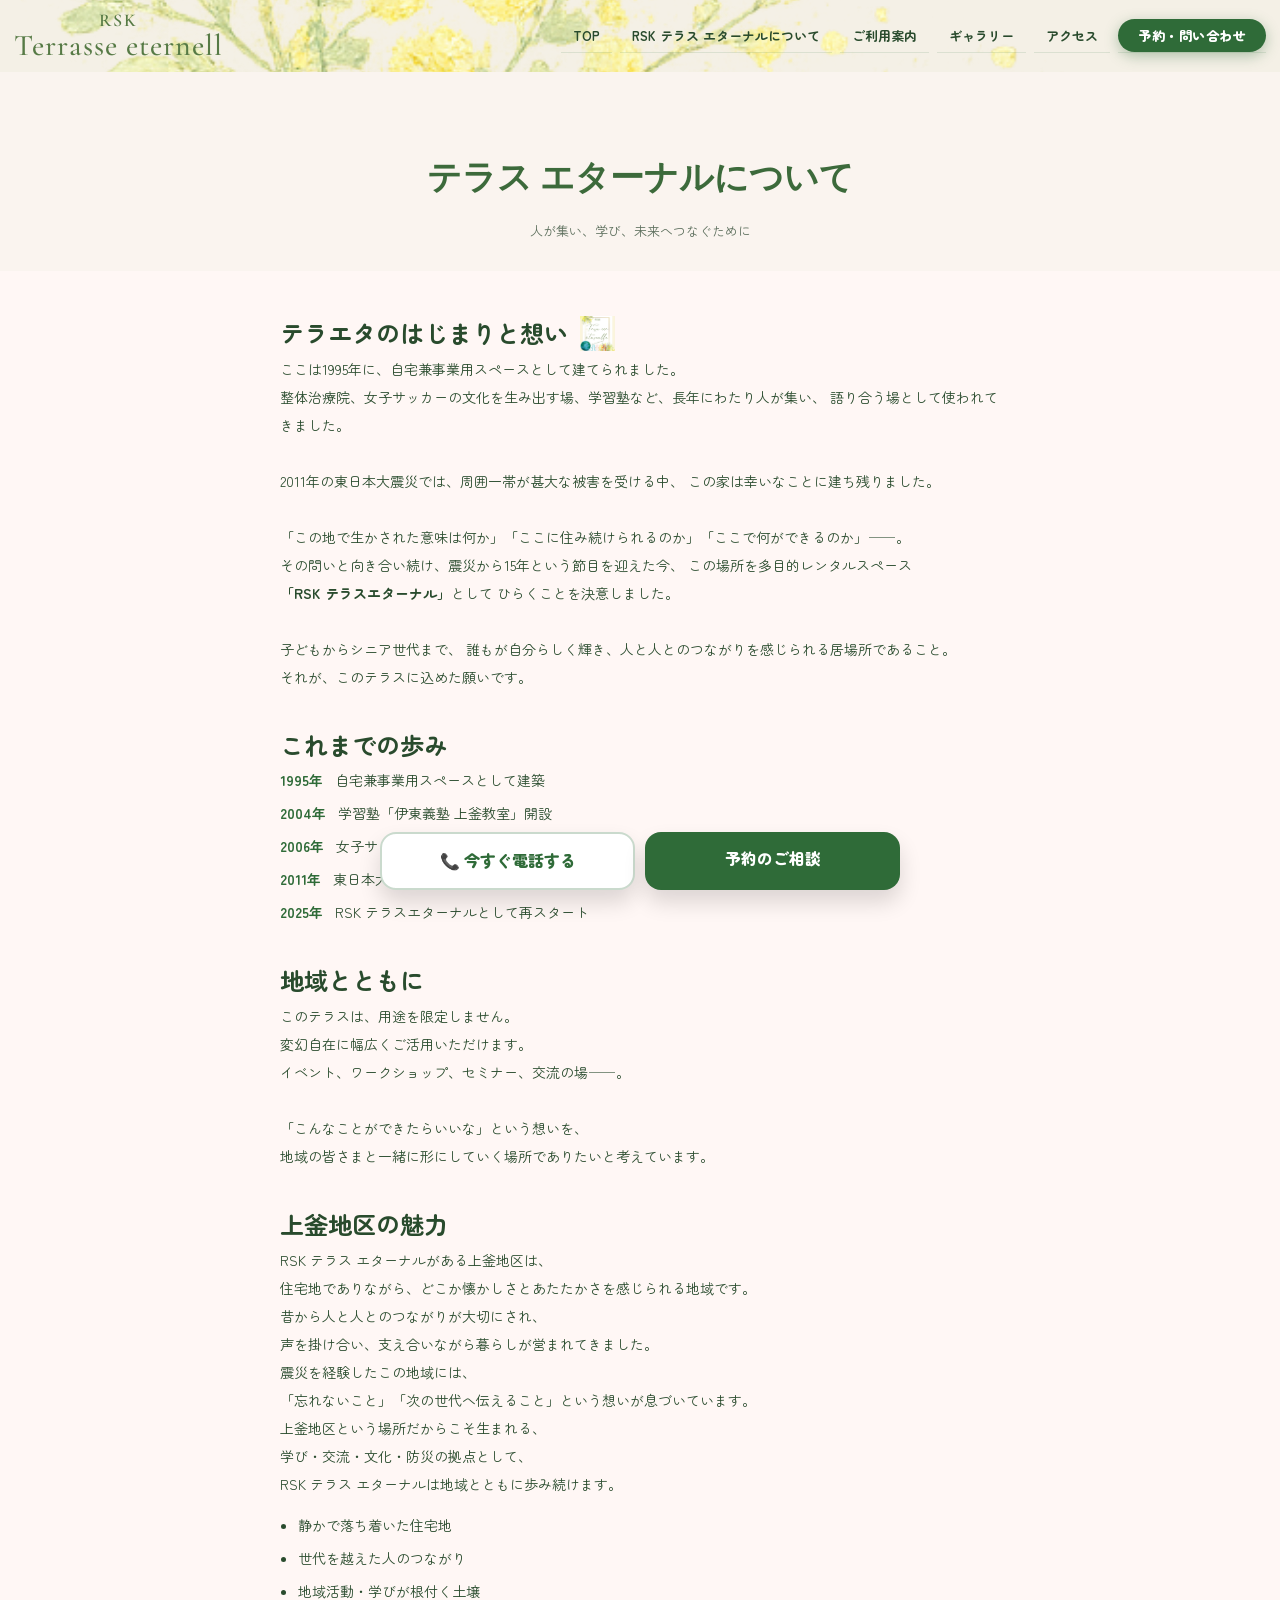
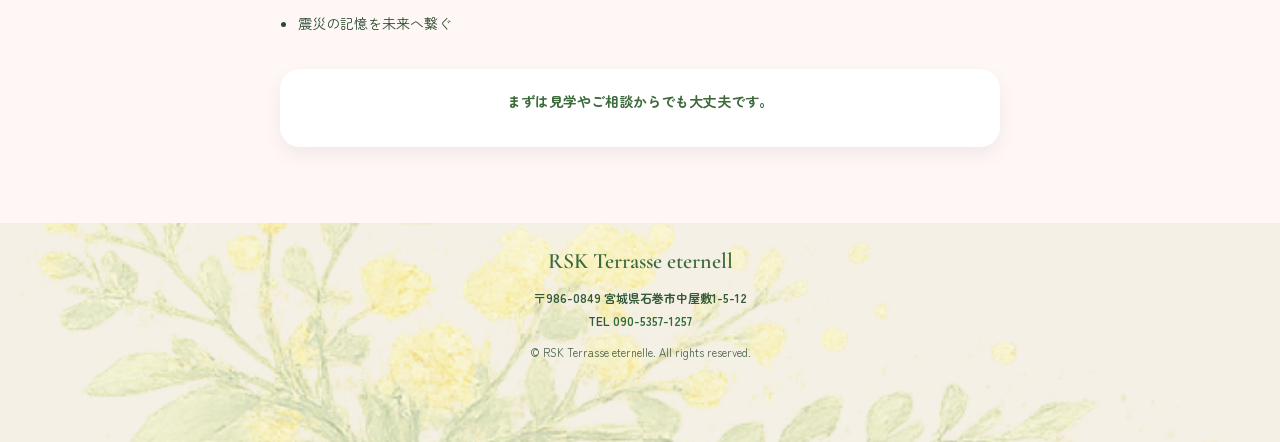
==== commit 814b2f0f: "更新内容のメモ" ====
--- a/about.html
+++ b/about.html
@@ -4,7 +4,29 @@
   <meta charset="UTF-8">
   <meta name="viewport" content="width=device-width, initial-scale=1.0">
   <title>RSK テラスエターナルについて | RSK テラス エターナル</title>
-  <meta name="description" content="石巻の地域交流レンタルスペース「RSK テラス エターナル」。施設のはじまりと想い、これまでの歩み、地域とのつながりをご紹介します。">
+  <meta name="description" content="石巻の地域交流レンタルスペース「RSK テラス エターナル」。テラエタのはじまりと想い、これまでの歩み、地域とのつながりをご紹介します。">
+
+ <!-- canonical（※公開URLに差し替え推奨） -->
+  <link rel="canonical" href="https://example.com/">
+
+  <!-- OGP -->
+<meta property="og:type" content="website">
+<meta property="og:title" content="テラスエターナルについて｜RSKテラスエターナル">
+<meta property="og:description" content="1995年建築、震災を乗り越えた石巻・上釜地区の地域拠点。人が集い、学び、未来へつなぐレンタルスペースの想いをご紹介します。">
+<meta property="og:url" content="https://rsk-terrace-eternal.jp/">
+<meta property="og:image" content="https://rsk-terrace-eternal.jp/images/ogp.jpg">
+
+<meta name="twitter:card" content="summary_large_image">
+<meta name="twitter:title" content="テラスエターナルについて｜RSKテラスエターナル">
+<meta name="twitter:description" content="1995年建築、震災を乗り越えた石巻・上釜地区の地域拠点。人が集い、学び、未来へつなぐレンタルスペースの想いをご紹介します。">
+<meta name="twitter:image" content="https://rsk-terrasse-eternelle.com/images/ogp.jpg">
+
+<!-- Favicon（ファイルが無ければ削除OK） -->
+    <link rel="icon" type="image/svg+xml" href="/favicon.svg">
+<link rel="icon" href="/favicon.ico">
+<link rel="apple-touch-icon" href="/apple-touch-icon.png">
+<link rel="icon" type="image/png" sizes="192x192" href="/images/android-chrome-192x192.png">
+<link rel="icon" type="image/png" sizes="512x512" href="/images/android-chrome-512x512.png">
 
   <link rel="preconnect" href="https://fonts.googleapis.com">
   <link rel="preconnect" href="https://fonts.gstatic.com" crossorigin>
@@ -25,7 +47,7 @@
     <nav class="nav-menu" id="navMenu" aria-label="サイトメニュー">
       <ul class="nav-list">
         <li class="nav-item"><a href="index.html" class="nav-link">TOP</a></li>
-        <li class="nav-item"><a href="about.html" class="nav-link">RSK エターナルテラスについて</a></li>
+        <li class="nav-item"><a href="about.html" class="nav-link">RSK テラス エターナルについて</a></li>
         <li class="nav-item"><a href="guide.html" class="nav-link">ご利用案内</a></li>
         <li class="nav-item"><a href="gallery.html" class="nav-link">ギャラリー</a></li>
         <li class="nav-item"><a href="access.html" class="nav-link">アクセス</a></li>
@@ -56,7 +78,7 @@
 
     <!-- ===== タイトル帯（PDFの中央帯イメージ） ===== -->
     <section class="aboutp-titleband">
-      <h1 class="aboutp-title">テラスエターナルについて</h1>
+      <h1 class="aboutp-title">テラス エターナルについて</h1>
       <p class="aboutp-sub">
         人が集い、学び、未来へつなぐために
       </p>
@@ -66,25 +88,28 @@
     <section class="aboutp-paper">
       <div class="aboutp-paper-inner">
 
-        <!-- 施設のはじまりと想い -->
+        <!-- テラエタのはじまりと想い -->
         <section class="aboutp-block">
-          <h2 class="aboutp-h2">施設のはじまりと想い</h2>
+          <h2 class="aboutp-h2">
+  <span class="aboutp-title-text">テラエタのはじまりと想い</span>
+  <img src="images/logo-mark.jpg" class="aboutp-title-logo" alt="RSKロゴ">
+</h2>
           <p class="aboutp-text">
-            この場所は1995年に、自宅兼事業用スペースとして建てられました。<br>
-            整体治療院、学習塾、地域活動の拠点など、長年にわたり人が集い、
+            ここは1995年に、自宅兼事業用スペースとして建てられました。<br>
+            整体治療院、女子サッカーの文化を生み出す場、学習塾など、長年にわたり人が集い、
             語り合う場として使われてきました。<br><br>
 
             2011年の東日本大震災では、周囲一帯が甚大な被害を受ける中、
-            この家は奇跡的に建ち残りました。<br><br>
-
-            「この地で生かされた意味は何か」「ここで何ができるのか」――。<br>
+            この家は幸いなことに建ち残りました。<br><br>
+            
+            「この地で生かされた意味は何か」「ここに住み続けられるのか」「ここで何ができるのか」――。<br>
             その問いと向き合い続け、震災から15年という節目を迎えた今、
-            この場所を多目的レンタルスペース
+            この場所を多目的レンタルスペース<br>
             <strong>「RSK テラスエターナル」</strong>として
             ひらくことを決意しました。<br><br>
 
-            子どもから大人、シニア世代まで、
-            誰もが自分らしく過ごし、つながりを感じられる居場所であること。
+            子どもからシニア世代まで、
+            誰もが自分らしく輝き、人と人とのつながりを感じられる居場所であること。<br>
             それが、このテラスに込めた願いです。
           </p>
         </section>
@@ -106,9 +131,10 @@
           <h2 class="aboutp-h2">地域とともに</h2>
           <p class="aboutp-text">
             このテラスは、用途を限定しません。<br>
-            イベント、ワークショップ、学びの場、交流の場――。<br><br>
-
-            「こんなことができたらいいな」という想いを、
+            変幻自在に幅広くご活用いただけます。<br>
+            イベント、ワークショップ、セミナー、交流の場――。<br><br>
+
+            「こんなことができたらいいな」という想いを、<br>
             地域の皆さまと一緒に形にしていく場所でありたいと考えています。
           </p>
         </section>
@@ -118,7 +144,7 @@
   <h2 class="aboutp-h2">上釜地区の魅力</h2>
 
   <p class="aboutp-text">
-    RSK テラスエターナルがある上釜地区は、<br>
+    RSK テラス エターナルがある上釜地区は、<br>
     住宅地でありながら、どこか懐かしさとあたたかさを感じられる地域です。
   </p>
 
@@ -134,22 +160,22 @@
 
   <p class="aboutp-text">
     上釜地区という場所だからこそ生まれる、<br>
-    学び・交流・防災・文化の拠点として、<br>
-    RSK テラスエターナルは地域とともに歩み続けます。
+    学び・交流・文化・防災の拠点として、<br>
+    RSK テラス エターナルは地域とともに歩み続けます。
   </p>
 
   <ul class="aboutp-area-points">
     <li>静かで落ち着いた住宅地</li>
     <li>世代を越えた人のつながり</li>
     <li>地域活動・学びが根付く土壌</li>
-    <li>震災の記憶と未来への意識</li>
+    <li>震災の記憶を未来へ繋ぐ</li>
   </ul>
 </section>
 
         <!-- CTA -->
         <section class="aboutp-cta">
   <p class="aboutp-cta-text">
-    まずは「できるかどうか」のご相談からでも大丈夫です。
+    <strong>まずは見学やご相談からでも大丈夫です。</strong>
   </p>
 </section>
 
@@ -158,7 +184,13 @@
 
   </main>
 
-  <!-- 共通フッター -->
+  <footer class="footer">
+  <div class="footer-inner">
+    <p class="footer-name">RSK Terrasse eternell</p>
+    <p class="footer-meta">〒986-0849 宮城県石巻市中屋敷1-5-12<br>TEL <a href="tel:09053571257">090-5357-1257</a></p>
+    <p class="footer-copy">© RSK Terrasse eternelle. All rights reserved.</p>
+  </div>
+</footer>
 
 <script src="script.js"></script>
 
--- a/style.css
+++ b/style.css
@@ -221,6 +221,7 @@
   height: 240px;
   object-fit: cover;
   display: block;
+  filter: brightness(90%);
 }
 
 /* 画像の上に重ねる（白帯なし） */
@@ -242,7 +243,7 @@
   margin: 0;
   font-family: var(--serif);
   color: #fff;
-  font-size: 26px;
+  font-size: 24px;
   font-weight: 700;
   line-height: 1.35;
   letter-spacing: 0.5px;
@@ -275,6 +276,7 @@
   .hero-photo img{ height: 300px; }
   .hero-overlay-title{ font-size: 34px; }
   .hero-btn{ font-size: 15px; padding: 16px 28px; }
+  filter: brightness(90%);
 }
 
 
@@ -335,7 +337,7 @@
 .section{
   max-width:980px;
   margin:0 auto;
-  padding:18px 14px 6px;
+  padding:18px 0 6px;
 }
 .section-title{
   text-align:center;
@@ -344,6 +346,21 @@
   font-size:22px;
   letter-spacing:1px;
   margin:8px 0 14px;
+}
+
+.section-title-wrap{
+  display:flex;
+  align-items:center;
+  gap:14px;
+}
+
+.section-title{
+  white-space: nowrap;
+}
+
+.title-logo{
+  height:28px;
+  width:auto;
 }
 
 /* archive */
@@ -494,11 +511,13 @@
   font-size: 28px;
   color: var(--ink2);
   margin-bottom: 8px;
+  margin-top: 40px;
 }
 
 .aboutp-sub{
   font-size: 13px;
   color: var(--muted);
+  margin-top: 0px;
 }
 
 .aboutp-paper{
@@ -516,10 +535,19 @@
 }
 
 .aboutp-h2{
-  font-family: var(--serif);
-  font-size: 20px;
-  color: var(--ink2);
-  margin-bottom: 12px;
+  display:flex;
+  align-items:center;
+  gap:12px;
+  flex-wrap:nowrap;
+}
+
+.aboutp-title-text{
+  white-space:nowrap;
+}
+
+.aboutp-title-logo{
+  height:35px;
+  width:auto;
 }
 
 .aboutp-text{
@@ -608,6 +636,7 @@
   height: 260px;
   object-fit: cover; /* スマホで雰囲気重視 */
   display: block;
+  object-position: center top;
 }
 
 /* 文字を読めるように暗幕 */
@@ -691,6 +720,7 @@
 .g-photo-grid{
   display: grid;
   gap: 10px;
+  text-align: center;
 }
 .g-photo{
   background: #fff;
@@ -1435,8 +1465,8 @@
   background: linear-gradient(
     180deg,
     rgba(0,0,0,.00) 0%,
-    rgba(0,0,0,.08) 70%,
-    rgba(0,0,0,.12) 100%
+    rgba(0,0,0,.45) 70%,
+    rgba(0,0,0,.55) 100%
   );
   z-index:1;
 }
@@ -1633,7 +1663,7 @@
   inset:0;
   background: url("images/reserva-hero.jpg") center 10%/cover no-repeat;
   /* ↑ 20% の数字を変えると表示位置が変わる（0%=上、50%=中央、100%=下） */
-  filter: saturate(1.05);
+  filter: saturate(0.8);
   transform: scale(1.02);
   z-index:0;
 }
@@ -1653,7 +1683,7 @@
 
 /* ===== 予約ボタン：スマホメニュー内でも目立たせる ===== */
 .nav-reserva{
-  margin-top: 8px;
+  margin-top: 0px;
 }
 .nav-reserva .nav-link{
   background: var(--accent) !important;
@@ -1666,3 +1696,66 @@
 .nav-reserva .nav-link:hover{
   background: var(--accent2) !important;
 }
+
+/* SEO説明セクション */
+.seo-section{
+  max-width:980px;
+  margin:0 auto;
+  padding:18px 0 6px;
+}
+
+.seo-section p{
+  max-width:720px;
+  margin:0 auto;
+  line-height:1.9;
+  font-size:14px;
+  color:var(--ink);
+}
+
+/* ===== スクロールアニメーション ===== */
+.fade-hidden {
+  opacity: 0;
+  transform: translateY(24px);
+  transition: opacity 0.55s ease, transform 0.55s ease;
+}
+.fade-hidden.is-visible {
+  opacity: 1;
+  transform: translateY(0);
+}
+
+/* ===== スマホのみ：ハンバーガーボタンとTOPメニューを非表示 ===== */
+@media (max-width: 1023px) {
+
+  /* ハンバーガーボタンを非表示 */
+  .menu-toggle {
+    display: none;
+  }
+
+  /* sp-menubar の「TOP」リンクを非表示 */
+  .sp-menubar-item[href="index.html"] {
+    display: none;
+  }
+
+}
+
+/* ===== スマホのみ：ご利用案内 FV 上切れ修正 ===== */
+@media (max-width: 1023px) {
+  .g-hero {
+    padding-top: 60px;
+  }
+  .g-hero-media {
+    margin: 0 -14px; /* g-heroの左右padding分を打ち消す */
+  }
+  .g-hero-img {
+    height: 300px;
+    margin-top: -10px;
+    object-fit: cover;
+}
+
+/* ===== PCのみ：ご利用案内 FV 修正 ===== */
+@media (min-width: 1024px) {
+  .g-hero-img {
+    height: 340px;
+    object-position: center 80% !important;
+  }
+}
